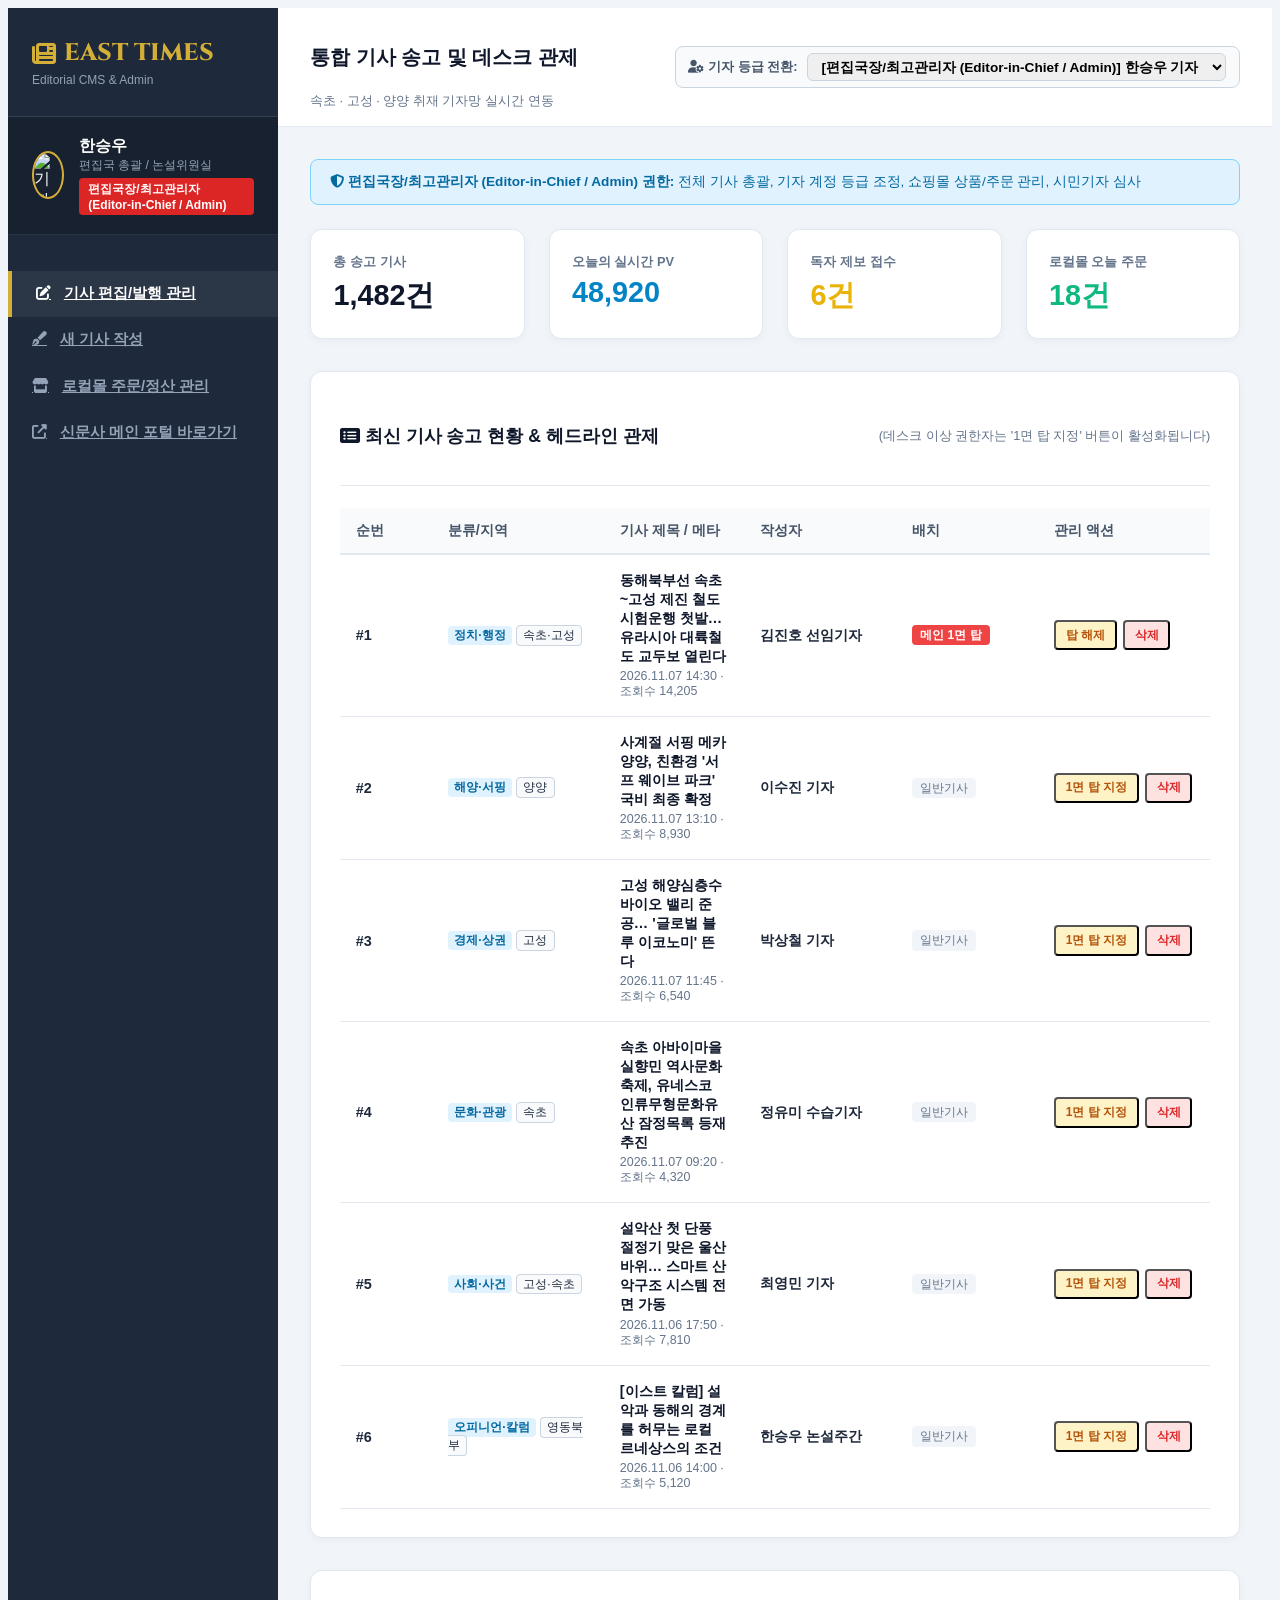
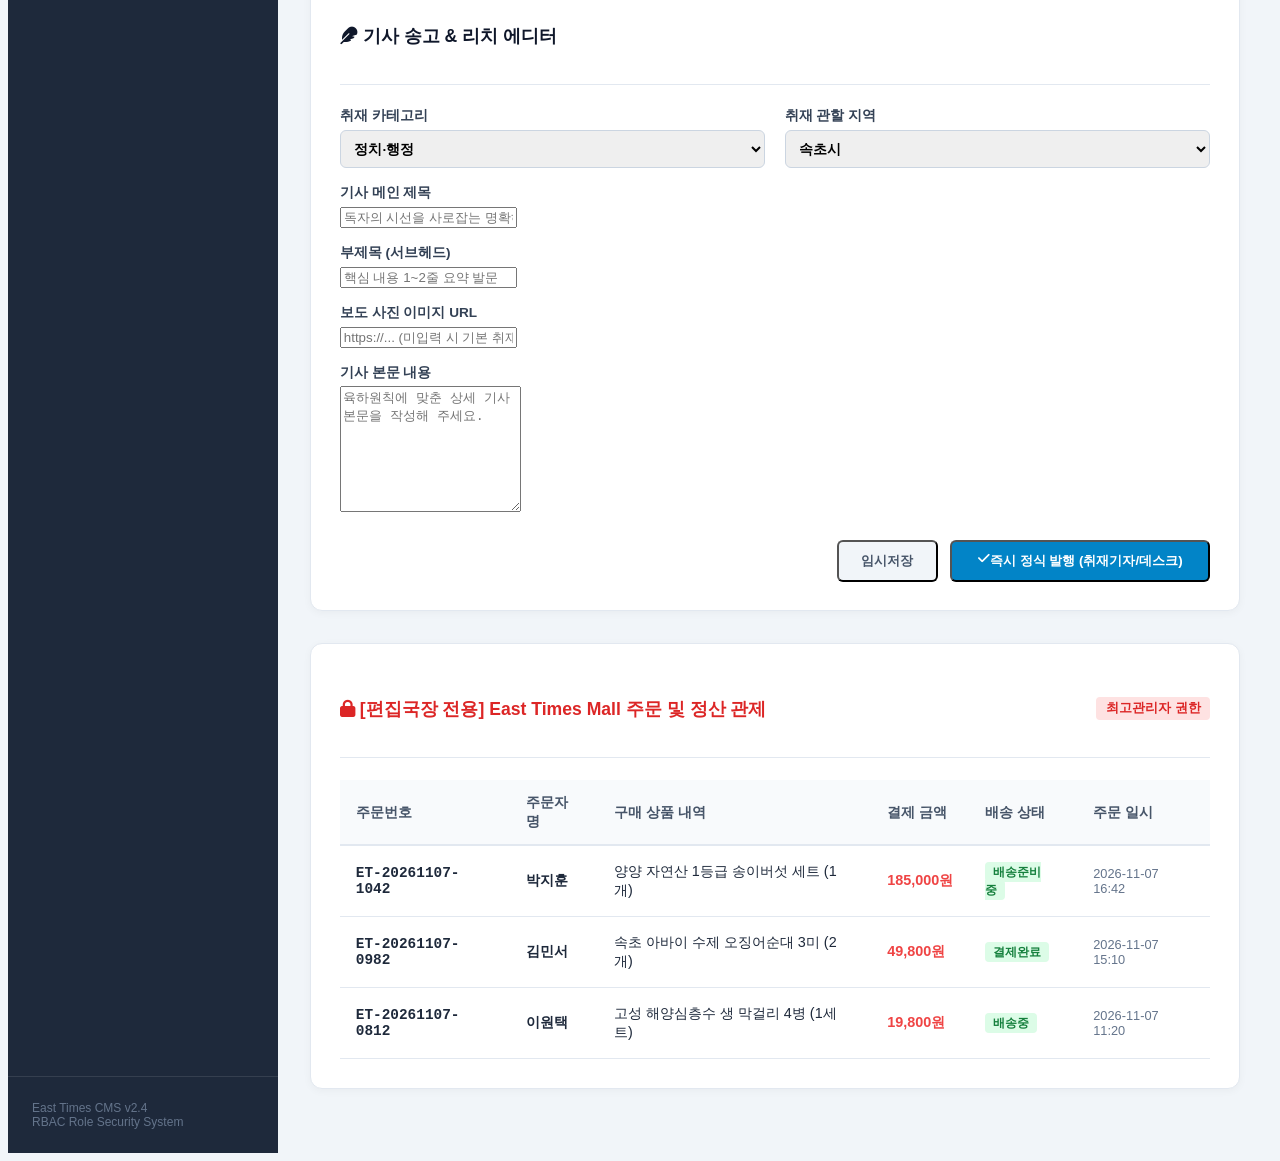
==== admin.html @ b683d192 "Initial commit: East Times digital newspaper portal, shop, and CMS platform" ====
<!DOCTYPE html>
<html lang="ko">
<head>
  <meta charset="UTF-8" />
  <meta name="viewport" content="width=device-width, initial-scale=1.0" />
  <title>East Times CMS | 기자 등급별 통합 기사 및 쇼핑몰 관리 센터</title>

  <!-- 폰트 및 아이콘 CDN -->
  <link rel="stylesheet" href="https://cdnjs.cloudflare.com/ajax/libs/font-awesome/6.4.0/css/all.min.css" />
  
  <!-- 관리자 스타일시트 -->
  <link rel="stylesheet" href="css/admin.css" />
</head>
<body class="admin-body">

  <!-- 사이드바 -->
  <aside class="admin-sidebar">
    <div class="admin-sidebar-header">
      <div class="admin-logo">
        <i class="fas fa-newspaper"></i> EAST TIMES
      </div>
      <div style="font-size:0.75rem; color:#94a3b8; margin-top:4px;">Editorial CMS & Admin</div>
    </div>

    <!-- 현재 접속 기자 프로필 카드 -->
    <div class="admin-user-card">
      <img src="https://images.unsplash.com/photo-1472099645785-5658abf4ff4e?auto=format&fit=crop&w=200&q=80" id="adminUserAvatar" class="admin-avatar" alt="기자 프로필" />
      <div>
        <div style="font-weight:700; color:#fff;" id="adminUserName">한승우</div>
        <div style="font-size:0.75rem; color:#94a3b8;" id="adminUserDept">논설위원실</div>
        <div style="margin-top:4px;">
          <span class="badge-role-tag" id="adminUserBadge">편집국장</span>
        </div>
      </div>
    </div>

    <!-- 네비게이션 메뉴 -->
    <ul class="admin-nav-menu">
      <li class="admin-nav-item active"><a href="#articles"><i class="fas fa-edit"></i> 기사 편집/발행 관리</a></li>
      <li class="admin-nav-item"><a href="#write"><i class="fas fa-pen-fancy"></i> 새 기사 작성</a></li>
      <li class="admin-nav-item"><a href="#orders"><i class="fas fa-store"></i> 로컬몰 주문/정산 관리</a></li>
      <li class="admin-nav-item"><a href="index.html" target="_blank"><i class="fas fa-external-link-alt"></i> 신문사 메인 포털 바로가기</a></li>
    </ul>

    <div style="padding:1.5rem; border-top:1px solid rgba(255,255,255,0.1); font-size:0.75rem; color:#64748b;">
      East Times CMS v2.4<br />
      RBAC Role Security System
    </div>
  </aside>

  <!-- 메인 대시보드 뷰 -->
  <main class="admin-main-wrap">
    <!-- 상단 툴바 (역할 스위칭 시뮬레이터 포함) -->
    <header class="admin-top-header">
      <div>
        <h3 style="font-size:1.25rem; font-weight:800; color:var(--admin-navy);">통합 기사 송고 및 데스크 관제</h3>
        <span style="font-size:0.8rem; color:#64748b;">속초 · 고성 · 양양 취재 기자망 실시간 연동</span>
      </div>

      <!-- 기자 등급 전환 시뮬레이터 -->
      <div class="role-switcher-box">
        <label style="font-size:0.8rem; font-weight:700; color:#475569;"><i class="fas fa-user-cog"></i> 기자 등급 전환:</label>
        <select id="adminRoleSelect" class="role-select">
          <!-- JS 렌더링 -->
        </select>
      </div>
    </header>

    <div class="admin-content-pad">
      <!-- 권한 안내 배너 -->
      <div id="rolePermDescription" style="background:#e0f2fe; border:1px solid #7dd3fc; border-radius:8px; padding:0.8rem 1.2rem; font-size:0.85rem; color:#0369a1; margin-bottom:1.5rem;">
        <!-- JS 렌더링 -->
      </div>

      <!-- 상단 요약 통계 -->
      <div class="admin-grid-stat">
        <div class="card-stat">
          <span style="font-size:0.8rem; color:#64748b; font-weight:700;">총 송고 기사</span>
          <div class="stat-num">1,482건</div>
        </div>
        <div class="card-stat">
          <span style="font-size:0.8rem; color:#64748b; font-weight:700;">오늘의 실시간 PV</span>
          <div class="stat-num" style="color:#0284c7;">48,920</div>
        </div>
        <div class="card-stat">
          <span style="font-size:0.8rem; color:#64748b; font-weight:700;">독자 제보 접수</span>
          <div class="stat-num" style="color:#eab308;">6건</div>
        </div>
        <div class="card-stat">
          <span style="font-size:0.8rem; color:#64748b; font-weight:700;">로컬몰 오늘 주문</span>
          <div class="stat-num" style="color:#10b981;">18건</div>
        </div>
      </div>

      <!-- 1) 기사 목록 관리 테이블 -->
      <section class="admin-card-box" id="articles">
        <div class="card-box-header">
          <h4 style="font-size:1.1rem; font-weight:800; color:#0f172a;"><i class="fas fa-list-alt"></i> 최신 기사 송고 현황 & 헤드라인 관제</h4>
          <span style="font-size:0.8rem; color:#64748b;">(데스크 이상 권한자는 '1면 탑 지정' 버튼이 활성화됩니다)</span>
        </div>
        <table class="admin-table">
          <thead>
            <tr>
              <th style="width:60px;">순번</th>
              <th style="width:140px;">분류/지역</th>
              <th>기사 제목 / 메타</th>
              <th style="width:120px;">작성자</th>
              <th style="width:110px;">배치</th>
              <th style="width:140px;">관리 액션</th>
            </tr>
          </thead>
          <tbody id="adminArticleTbody">
            <!-- JS 렌더링 -->
          </tbody>
        </table>
      </section>

      <!-- 2) 새 기사 작성 리치 폼 -->
      <section class="admin-card-box" id="write">
        <div class="card-box-header">
          <h4 style="font-size:1.1rem; font-weight:800; color:#0f172a;"><i class="fas fa-feather"></i> 기사 송고 & 리치 에디터</h4>
        </div>
        <form id="newArticleForm">
          <div style="display:grid; grid-template-columns:1fr 1fr; gap:1.2rem; margin-bottom:1rem;">
            <div>
              <label style="font-size:0.85rem; font-weight:700; color:#334155; display:block; margin-bottom:0.3rem;">취재 카테고리</label>
              <select id="artWriteCategory" class="role-select" style="width:100%; padding:0.6rem;" required>
                <option value="politics">정치·행정</option>
                <option value="economy">경제·상권</option>
                <option value="society">사회·사건</option>
                <option value="culture">문화·관광</option>
                <option value="ocean">해양·서핑</option>
                <option value="opinion">오피니언·칼럼</option>
              </select>
            </div>
            <div>
              <label style="font-size:0.85rem; font-weight:700; color:#334155; display:block; margin-bottom:0.3rem;">취재 관할 지역</label>
              <select id="artWriteRegion" class="role-select" style="width:100%; padding:0.6rem;" required>
                <option value="속초">속초시</option>
                <option value="고성">고성군</option>
                <option value="양양">양양군</option>
                <option value="영동북부">영동 북부 종합</option>
              </select>
            </div>
          </div>

          <div style="margin-bottom:1rem;">
            <label style="font-size:0.85rem; font-weight:700; color:#334155; display:block; margin-bottom:0.3rem;">기사 메인 제목</label>
            <input type="text" id="artWriteTitle" class="form-control" placeholder="독자의 시선을 사로잡는 명확하고 사실에 근거한 제목을 입력하세요." required />
          </div>

          <div style="margin-bottom:1rem;">
            <label style="font-size:0.85rem; font-weight:700; color:#334155; display:block; margin-bottom:0.3rem;">부제목 (서브헤드)</label>
            <input type="text" id="artWriteSubtitle" class="form-control" placeholder="핵심 내용 1~2줄 요약 발문" required />
          </div>

          <div style="margin-bottom:1rem;">
            <label style="font-size:0.85rem; font-weight:700; color:#334155; display:block; margin-bottom:0.3rem;">보도 사진 이미지 URL</label>
            <input type="url" id="artWriteImage" class="form-control" placeholder="https://... (미입력 시 기본 취재 보도사진 자동 첨부)" />
          </div>

          <div style="margin-bottom:1.5rem;">
            <label style="font-size:0.85rem; font-weight:700; color:#334155; display:block; margin-bottom:0.3rem;">기사 본문 내용</label>
            <textarea id="artWriteContent" class="form-control" rows="8" placeholder="육하원칙에 맞춘 상세 기사 본문을 작성해 주세요." required></textarea>
          </div>

          <div style="display:flex; justify-content:flex-end; gap:0.8rem;">
            <button type="button" class="btn-sm" style="background:#f1f5f9; color:#475569; padding:0.6rem 1.4rem; border-radius:6px; font-weight:700;" onclick="alert('기사 초안이 임시저장되었습니다.')">
              임시저장
            </button>
            <button type="submit" id="btnRequestPublish" class="btn-sm" style="background:#d97706; color:#fff; padding:0.6rem 1.6rem; border-radius:6px; font-weight:700; display:none;">
              <i class="fas fa-paper-plane"></i> 데스크 승인 요청 (수습기자)
            </button>
            <button type="submit" id="btnDirectPublish" class="btn-sm" style="background:#0284c7; color:#fff; padding:0.6rem 1.6rem; border-radius:6px; font-weight:700;">
              <i class="fas fa-check"></i> 즉시 정식 발행 (취재기자/데스크)
            </button>
          </div>
        </form>
      </section>

      <!-- 3) 편집국장 전용: 로컬 특산물 쇼핑몰 주문 및 매출 관리 -->
      <section class="admin-card-box" id="chiefExclusiveSection">
        <div class="card-box-header">
          <h4 style="font-size:1.1rem; font-weight:800; color:#dc2626;"><i class="fas fa-lock"></i> [편집국장 전용] East Times Mall 주문 및 정산 관제</h4>
          <span style="font-size:0.8rem; background:#fee2e2; color:#dc2626; padding:0.2rem 0.6rem; border-radius:4px; font-weight:700;">최고관리자 권한</span>
        </div>
        <table class="admin-table">
          <thead>
            <tr>
              <th>주문번호</th>
              <th>주문자명</th>
              <th>구매 상품 내역</th>
              <th>결제 금액</th>
              <th>배송 상태</th>
              <th>주문 일시</th>
            </tr>
          </thead>
          <tbody id="adminOrdersTbody">
            <!-- JS 렌더링 -->
          </tbody>
        </table>
      </section>
    </div>
  </main>

  <!-- 데이터 및 관리자 JS 바인딩 -->
  <script src="data/newsData.js"></script>
  <script src="data/shopData.js"></script>
  <script src="data/users.js"></script>
  <script src="js/adminApp.js"></script>

</body>
</html>
---- css/admin.css ----
/* ====================================================================
   East Times 기자/데스크 CMS 관리자 전용 대시보드 스타일
   ==================================================================== */

@import url('https://fonts.googleapis.com/css2?family=Cinzel:wght@700&family=Pretendard:wght@300;400;500;600;700;800&display=swap');

:root {
  --admin-navy: #0f172a;
  --admin-sidebar: #1e293b;
  --admin-bg: #f1f5f9;
  --admin-card: #ffffff;
  --admin-border: #e2e8f0;
  --admin-primary: #0284c7;
  --admin-gold: #d4af37;
}

body.admin-body {
  background-color: var(--admin-bg);
  font-family: 'Pretendard', sans-serif;
  color: #1e293b;
  display: flex;
  min-height: 100vh;
}

/* 사이드바 */
.admin-sidebar {
  width: 270px;
  background: var(--admin-sidebar);
  color: #fff;
  display: flex;
  flex-direction: column;
  flex-shrink: 0;
}

.admin-sidebar-header {
  padding: 1.8rem 1.5rem;
  border-bottom: 1px solid rgba(255, 255, 255, 0.1);
}

.admin-logo {
  font-family: 'Cinzel', serif;
  font-size: 1.5rem;
  font-weight: 800;
  color: var(--admin-gold);
  display: flex;
  align-items: center;
  gap: 0.5rem;
}

.admin-user-card {
  padding: 1.2rem 1.5rem;
  background: rgba(0, 0, 0, 0.2);
  border-bottom: 1px solid rgba(255, 255, 255, 0.08);
  display: flex;
  align-items: center;
  gap: 0.9rem;
}

.admin-avatar {
  width: 44px;
  height: 44px;
  border-radius: 50%;
  object-fit: cover;
  border: 2px solid var(--admin-gold);
}

.admin-nav-menu {
  list-style: none;
  padding: 1.2rem 0;
  flex: 1;
}

.admin-nav-item a {
  display: flex;
  align-items: center;
  gap: 0.8rem;
  padding: 0.85rem 1.5rem;
  color: #94a3b8;
  font-size: 0.92rem;
  font-weight: 600;
  transition: 0.2s;
}

.admin-nav-item.active a, .admin-nav-item a:hover {
  color: #fff;
  background: rgba(255, 255, 255, 0.06);
  border-left: 4px solid var(--admin-gold);
}

/* 메인 대시보드 영역 */
.admin-main-wrap {
  flex: 1;
  display: flex;
  flex-direction: column;
  overflow-y: auto;
}

.admin-top-header {
  background: #ffffff;
  padding: 1rem 2rem;
  border-bottom: 1px solid var(--admin-border);
  display: flex;
  justify-content: space-between;
  align-items: center;
}

.role-switcher-box {
  display: flex;
  align-items: center;
  gap: 0.6rem;
  background: #f8fafc;
  padding: 0.35rem 0.8rem;
  border-radius: 8px;
  border: 1px solid #cbd5e1;
}

.role-select {
  padding: 0.3rem 0.6rem;
  border-radius: 6px;
  border: 1px solid #cbd5e1;
  font-weight: 700;
  font-size: 0.85rem;
}

.admin-content-pad {
  padding: 2rem;
}

.admin-grid-stat {
  display: grid;
  grid-template-columns: repeat(4, 1fr);
  gap: 1.5rem;
  margin-bottom: 2rem;
}

.card-stat {
  background: #fff;
  border-radius: 12px;
  padding: 1.4rem;
  border: 1px solid var(--admin-border);
  box-shadow: 0 2px 8px rgba(0,0,0,0.04);
}

.stat-num {
  font-size: 1.8rem;
  font-weight: 900;
  color: var(--admin-navy);
  margin-top: 0.3rem;
}

.admin-card-box {
  background: #fff;
  border-radius: 12px;
  border: 1px solid var(--admin-border);
  box-shadow: 0 2px 8px rgba(0,0,0,0.04);
  padding: 1.8rem;
  margin-bottom: 2rem;
}

.card-box-header {
  display: flex;
  justify-content: space-between;
  align-items: center;
  margin-bottom: 1.4rem;
  padding-bottom: 0.8rem;
  border-bottom: 1px solid var(--admin-border);
}

/* 데이터 테이블 */
.admin-table {
  width: 100%;
  border-collapse: collapse;
  font-size: 0.9rem;
}

.admin-table th {
  background: #f8fafc;
  padding: 0.8rem 1rem;
  text-align: left;
  color: #475569;
  font-weight: 700;
  border-bottom: 2px solid var(--admin-border);
}

.admin-table td {
  padding: 1rem;
  border-bottom: 1px solid var(--admin-border);
  vertical-align: middle;
}

.badge-role-tag {
  display: inline-block;
  padding: 0.2rem 0.6rem;
  border-radius: 4px;
  font-size: 0.75rem;
  font-weight: 700;
  color: #fff;
}
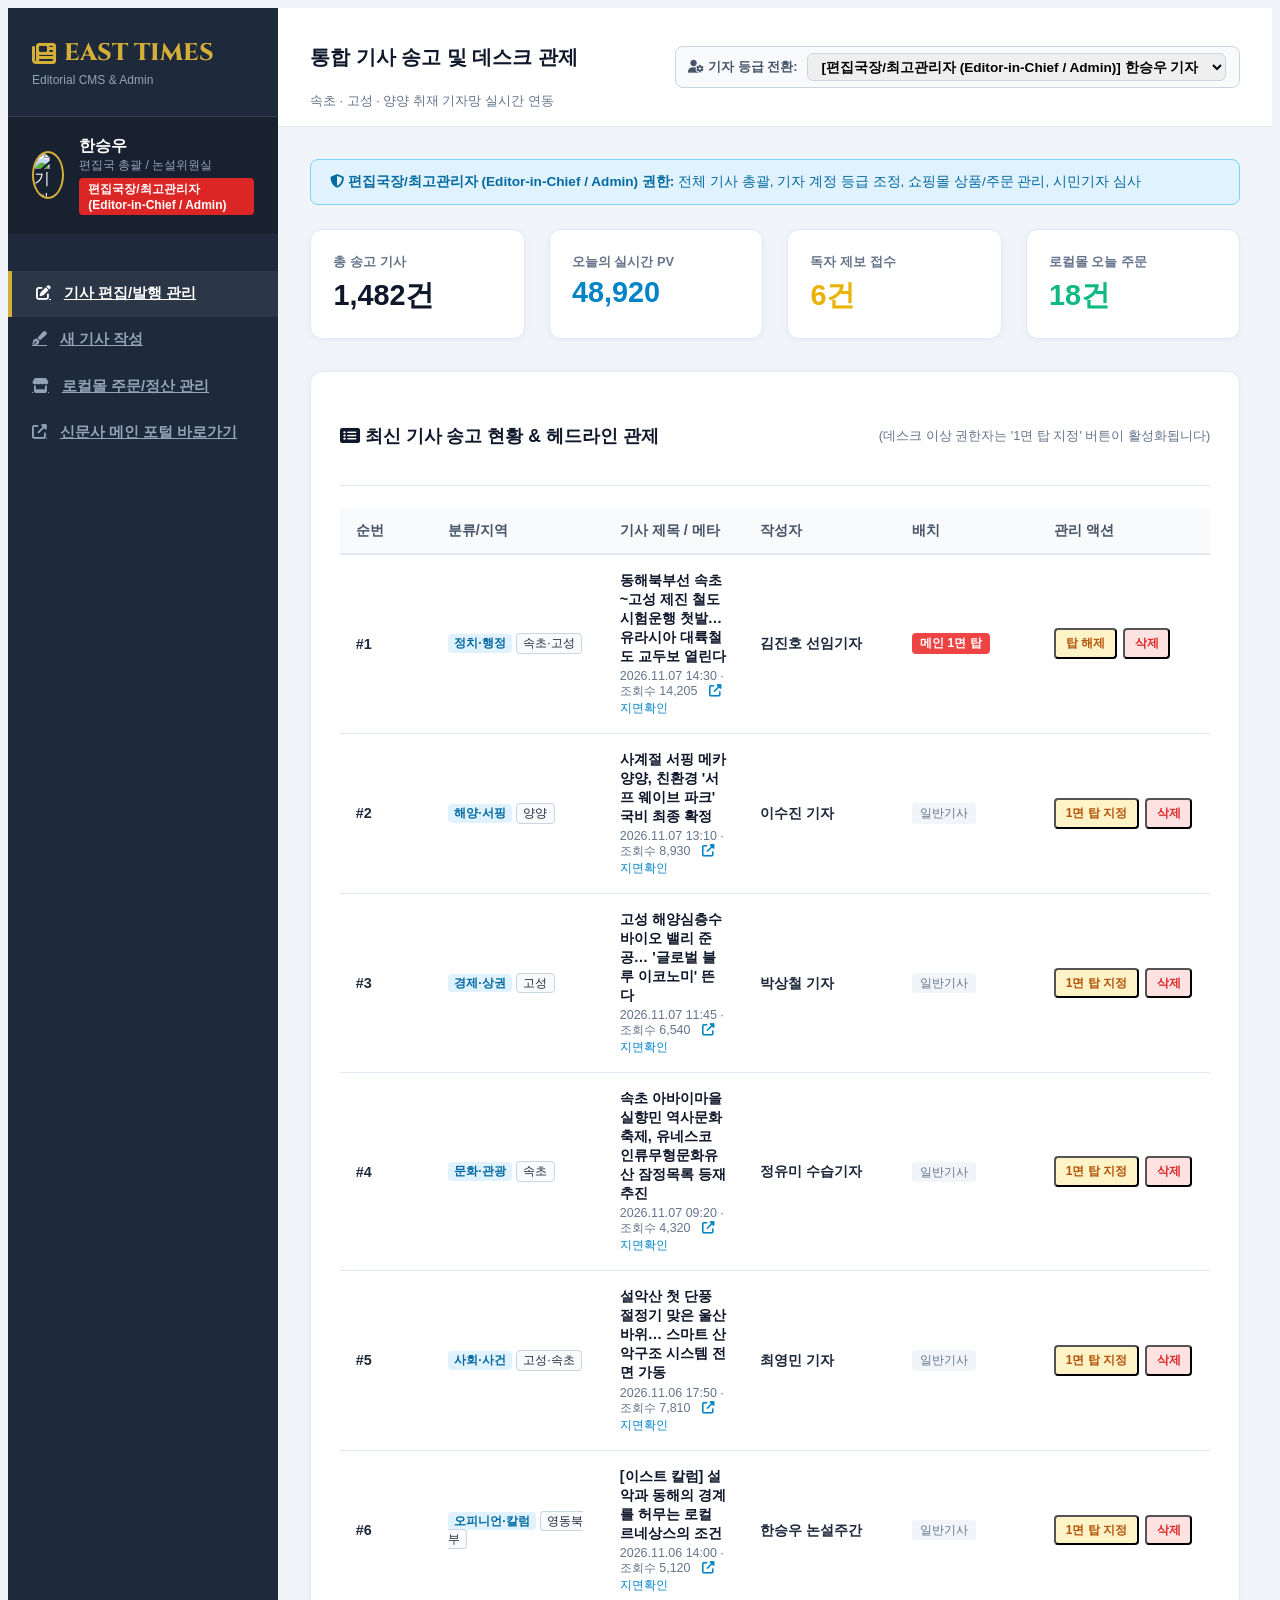
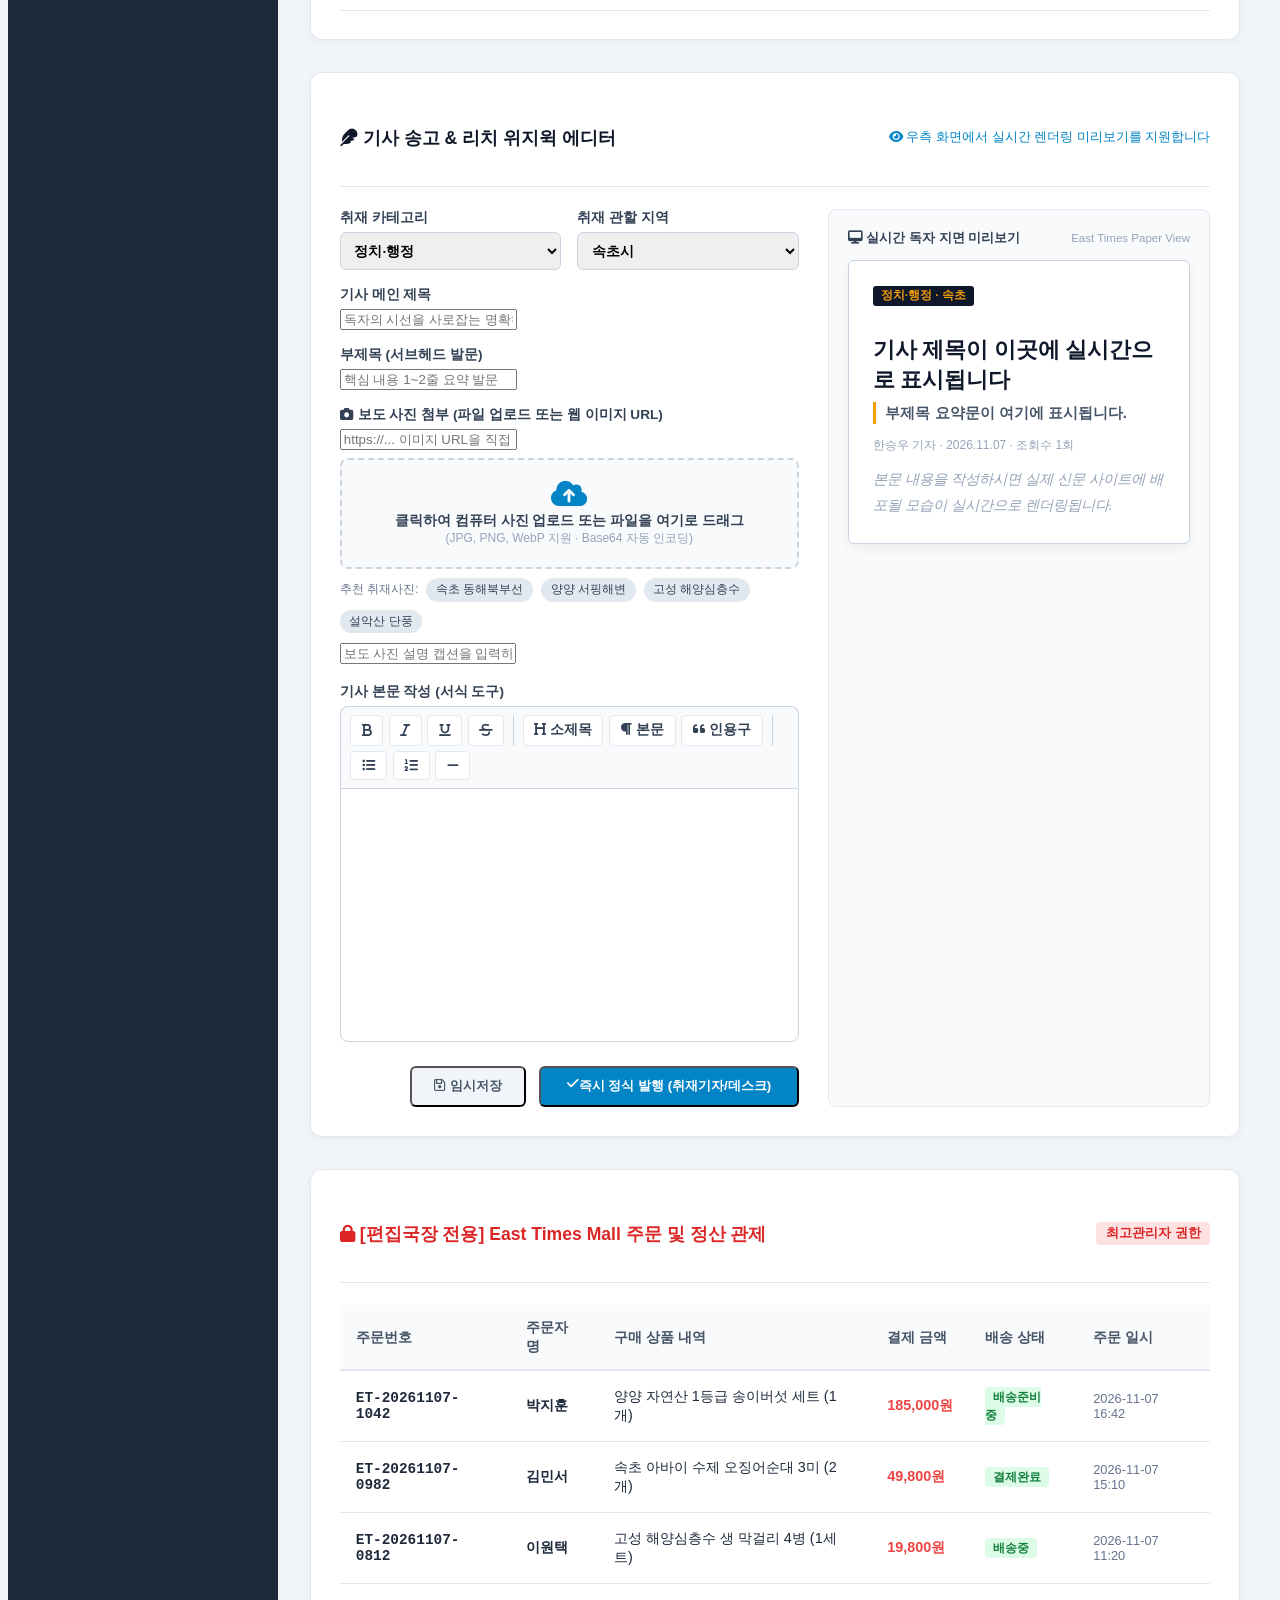
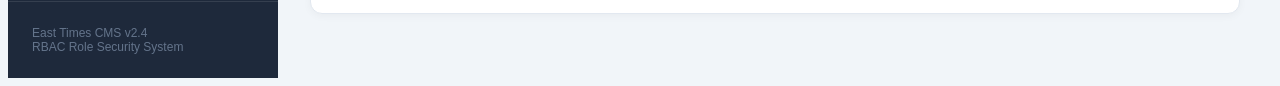
==== commit 790ae854: "Add article detail page with comments & reactions, live weather/tide API, rich editor with live prev" ====
--- a/admin.html
+++ b/admin.html
@@ -4,6 +4,11 @@
   <meta charset="UTF-8" />
   <meta name="viewport" content="width=device-width, initial-scale=1.0" />
   <title>East Times CMS | 기자 등급별 통합 기사 및 쇼핑몰 관리 센터</title>
+
+  <!-- PWA 메타 태그 & 매니페스트 -->
+  <link rel="manifest" href="manifest.json" />
+  <meta name="theme-color" content="#0f172a" />
+  <link rel="icon" type="image/svg+xml" href="assets/icons/icon.svg" />
 
   <!-- 폰트 및 아이콘 CDN -->
   <link rel="stylesheet" href="https://cdnjs.cloudflare.com/ajax/libs/font-awesome/6.4.0/css/all.min.css" />
@@ -115,67 +120,137 @@
         </table>
       </section>
 
-      <!-- 2) 새 기사 작성 리치 폼 -->
+      <!-- 2) 새 기사 작성 리치 에디터 & 듀얼 라이브 프리뷰 -->
       <section class="admin-card-box" id="write">
         <div class="card-box-header">
-          <h4 style="font-size:1.1rem; font-weight:800; color:#0f172a;"><i class="fas fa-feather"></i> 기사 송고 & 리치 에디터</h4>
-        </div>
-        <form id="newArticleForm">
-          <div style="display:grid; grid-template-columns:1fr 1fr; gap:1.2rem; margin-bottom:1rem;">
-            <div>
-              <label style="font-size:0.85rem; font-weight:700; color:#334155; display:block; margin-bottom:0.3rem;">취재 카테고리</label>
-              <select id="artWriteCategory" class="role-select" style="width:100%; padding:0.6rem;" required>
-                <option value="politics">정치·행정</option>
-                <option value="economy">경제·상권</option>
-                <option value="society">사회·사건</option>
-                <option value="culture">문화·관광</option>
-                <option value="ocean">해양·서핑</option>
-                <option value="opinion">오피니언·칼럼</option>
-              </select>
-            </div>
-            <div>
-              <label style="font-size:0.85rem; font-weight:700; color:#334155; display:block; margin-bottom:0.3rem;">취재 관할 지역</label>
-              <select id="artWriteRegion" class="role-select" style="width:100%; padding:0.6rem;" required>
-                <option value="속초">속초시</option>
-                <option value="고성">고성군</option>
-                <option value="양양">양양군</option>
-                <option value="영동북부">영동 북부 종합</option>
-              </select>
+          <h4 style="font-size:1.1rem; font-weight:800; color:#0f172a;"><i class="fas fa-feather"></i> 기사 송고 & 리치 위지윅 에디터</h4>
+          <span style="font-size:0.8rem; color:#0284c7;"><i class="fas fa-eye"></i> 우측 화면에서 실시간 렌더링 미리보기를 지원합니다</span>
+        </div>
+
+        <div class="editor-dual-wrap">
+          <!-- 좌측: 입력 폼 -->
+          <form id="newArticleForm">
+            <div style="display:grid; grid-template-columns:1fr 1fr; gap:1rem; margin-bottom:1rem;">
+              <div>
+                <label style="font-size:0.85rem; font-weight:700; color:#334155; display:block; margin-bottom:0.3rem;">취재 카테고리</label>
+                <select id="artWriteCategory" class="role-select" style="width:100%; padding:0.6rem;" required>
+                  <option value="politics">정치·행정</option>
+                  <option value="economy">경제·상권</option>
+                  <option value="society">사회·사건</option>
+                  <option value="culture">문화·관광</option>
+                  <option value="ocean">해양·서핑</option>
+                  <option value="opinion">오피니언·칼럼</option>
+                </select>
+              </div>
+              <div>
+                <label style="font-size:0.85rem; font-weight:700; color:#334155; display:block; margin-bottom:0.3rem;">취재 관할 지역</label>
+                <select id="artWriteRegion" class="role-select" style="width:100%; padding:0.6rem;" required>
+                  <option value="속초">속초시</option>
+                  <option value="고성">고성군</option>
+                  <option value="양양">양양군</option>
+                  <option value="영동북부">영동 북부 종합</option>
+                </select>
+              </div>
+            </div>
+
+            <div style="margin-bottom:1rem;">
+              <label style="font-size:0.85rem; font-weight:700; color:#334155; display:block; margin-bottom:0.3rem;">기사 메인 제목</label>
+              <input type="text" id="artWriteTitle" class="form-control" placeholder="독자의 시선을 사로잡는 명확하고 사실에 근거한 제목을 입력하세요." required />
+            </div>
+
+            <div style="margin-bottom:1rem;">
+              <label style="font-size:0.85rem; font-weight:700; color:#334155; display:block; margin-bottom:0.3rem;">부제목 (서브헤드 발문)</label>
+              <input type="text" id="artWriteSubtitle" class="form-control" placeholder="핵심 내용 1~2줄 요약 발문" required />
+            </div>
+
+            <!-- 이미지 첨부 (URL 입력 + 로컬 파일 업로드 + 프리셋) -->
+            <div style="margin-bottom:1.2rem;">
+              <label style="font-size:0.85rem; font-weight:700; color:#334155; display:block; margin-bottom:0.3rem;">
+                <i class="fas fa-camera"></i> 보도 사진 첨부 (파일 업로드 또는 웹 이미지 URL)
+              </label>
+              <input type="url" id="artWriteImage" class="form-control" placeholder="https://... 이미지 URL을 직접 입력하거나 아래에서 파일을 선택하세요." />
+              
+              <!-- 파일 업로드 드롭존 -->
+              <div class="image-upload-zone" id="imageDropZone" onclick="document.getElementById('imageFileInput').click()">
+                <i class="fas fa-cloud-upload-alt" style="font-size:1.8rem; color:#0284c7; margin-bottom:0.3rem;"></i>
+                <div style="font-size:0.85rem; font-weight:700; color:#334155;">클릭하여 컴퓨터 사진 업로드 또는 파일을 여기로 드래그</div>
+                <div style="font-size:0.75rem; color:#94a3b8;">(JPG, PNG, WebP 지원 · Base64 자동 인코딩)</div>
+                <input type="file" id="imageFileInput" accept="image/*" style="display:none;" />
+              </div>
+
+              <!-- 보도사진 프리셋 추천 -->
+              <div class="image-preset-btns">
+                <span style="font-size:0.75rem; color:#64748b; align-self:center;">추천 취재사진:</span>
+                <button type="button" class="preset-chip" onclick="setPresetImage('sokcho')">속초 동해북부선</button>
+                <button type="button" class="preset-chip" onclick="setPresetImage('yangyang')">양양 서핑해변</button>
+                <button type="button" class="preset-chip" onclick="setPresetImage('goseong')">고성 해양심층수</button>
+                <button type="button" class="preset-chip" onclick="setPresetImage('seoraksan')">설악산 단풍</button>
+              </div>
+
+              <div style="margin-top:0.6rem;">
+                <input type="text" id="artWriteCaption" class="form-control" placeholder="보도 사진 설명 캡션을 입력하세요 (예: 속초항 일출 전경)" style="font-size:0.82rem;" />
+              </div>
+            </div>
+
+            <!-- 리치 위지윅 에디터 툴바 & 본문 -->
+            <div style="margin-bottom:1.5rem;">
+              <label style="font-size:0.85rem; font-weight:700; color:#334155; display:block; margin-bottom:0.3rem;">기사 본문 작성 (서식 도구)</label>
+              
+              <!-- 서식 툴바 -->
+              <div class="rich-toolbar">
+                <button type="button" class="rich-btn" onclick="execEditorCmd('bold')" title="굵게"><i class="fas fa-bold"></i></button>
+                <button type="button" class="rich-btn" onclick="execEditorCmd('italic')" title="기울임"><i class="fas fa-italic"></i></button>
+                <button type="button" class="rich-btn" onclick="execEditorCmd('underline')" title="밑줄"><i class="fas fa-underline"></i></button>
+                <button type="button" class="rich-btn" onclick="execEditorCmd('strikeThrough')" title="취소선"><i class="fas fa-strikethrough"></i></button>
+                <span style="border-right:1px solid #cbd5e1; margin:0 0.2rem;"></span>
+                <button type="button" class="rich-btn" onclick="execEditorFormat('h3')" title="소제목 H3"><i class="fas fa-heading"></i> 소제목</button>
+                <button type="button" class="rich-btn" onclick="execEditorFormat('p')" title="일반 본문"><i class="fas fa-paragraph"></i> 본문</button>
+                <button type="button" class="rich-btn" onclick="execEditorFormat('blockquote')" title="인용구"><i class="fas fa-quote-left"></i> 인용구</button>
+                <span style="border-right:1px solid #cbd5e1; margin:0 0.2rem;"></span>
+                <button type="button" class="rich-btn" onclick="execEditorCmd('insertUnorderedList')" title="글머리 기호"><i class="fas fa-list-ul"></i></button>
+                <button type="button" class="rich-btn" onclick="execEditorCmd('insertOrderedList')" title="번호 목록"><i class="fas fa-list-ol"></i></button>
+                <button type="button" class="rich-btn" onclick="execEditorCmd('insertHorizontalRule')" title="구분선"><i class="fas fa-minus"></i></button>
+              </div>
+
+              <!-- 편집 가능한 본문 영역 -->
+              <div id="artRichEditor" class="rich-editor-box" contenteditable="true" placeholder="육하원칙에 맞춘 상세 기사 본문을 작성해 주세요."></div>
+              <!-- 폼 전송용 히든 필드 -->
+              <input type="hidden" id="artWriteContent" name="content" required />
+            </div>
+
+            <div style="display:flex; justify-content:flex-end; gap:0.8rem;">
+              <button type="button" class="btn-sm" style="background:#f1f5f9; color:#475569; padding:0.6rem 1.4rem; border-radius:6px; font-weight:700;" onclick="saveDraftArticle()">
+                <i class="far fa-save"></i> 임시저장
+              </button>
+              <button type="submit" id="btnRequestPublish" class="btn-sm" style="background:#d97706; color:#fff; padding:0.6rem 1.6rem; border-radius:6px; font-weight:700; display:none;">
+                <i class="fas fa-paper-plane"></i> 데스크 승인 요청 (수습기자)
+              </button>
+              <button type="submit" id="btnDirectPublish" class="btn-sm" style="background:#0284c7; color:#fff; padding:0.6rem 1.6rem; border-radius:6px; font-weight:700;">
+                <i class="fas fa-check"></i> 즉시 정식 발행 (취재기자/데스크)
+              </button>
+            </div>
+          </form>
+
+          <!-- 우측: 실시간 신문 지면 라이브 미리보기 패널 -->
+          <div class="preview-panel-wrap">
+            <div style="display:flex; justify-content:space-between; align-items:center; margin-bottom:0.8rem;">
+              <span style="font-size:0.82rem; font-weight:800; color:#334155;"><i class="fas fa-desktop"></i> 실시간 독자 지면 미리보기</span>
+              <span style="font-size:0.72rem; color:#94a3b8;">East Times Paper View</span>
+            </div>
+            <div class="preview-paper">
+              <span class="preview-badge" id="previewBadge">정치·행정 · 속초시</span>
+              <h3 class="preview-title" id="previewTitle">기사 제목이 이곳에 실시간으로 표시됩니다</h3>
+              <div class="preview-subtitle" id="previewSubtitle">부제목 요약문이 여기에 표시됩니다.</div>
+              <div style="font-size:0.75rem; color:#94a3b8; margin-bottom:0.8rem;" id="previewByline">
+                기자명 · 2026.11.07 · 조회수 0
+              </div>
+              <img src="" id="previewImg" class="preview-img" style="display:none;" />
+              <div class="preview-body" id="previewBody">
+                본문 내용을 작성하시면 실제 신문 사이트에 배포될 모습이 실시간으로 렌더링됩니다.
+              </div>
             </div>
           </div>
-
-          <div style="margin-bottom:1rem;">
-            <label style="font-size:0.85rem; font-weight:700; color:#334155; display:block; margin-bottom:0.3rem;">기사 메인 제목</label>
-            <input type="text" id="artWriteTitle" class="form-control" placeholder="독자의 시선을 사로잡는 명확하고 사실에 근거한 제목을 입력하세요." required />
-          </div>
-
-          <div style="margin-bottom:1rem;">
-            <label style="font-size:0.85rem; font-weight:700; color:#334155; display:block; margin-bottom:0.3rem;">부제목 (서브헤드)</label>
-            <input type="text" id="artWriteSubtitle" class="form-control" placeholder="핵심 내용 1~2줄 요약 발문" required />
-          </div>
-
-          <div style="margin-bottom:1rem;">
-            <label style="font-size:0.85rem; font-weight:700; color:#334155; display:block; margin-bottom:0.3rem;">보도 사진 이미지 URL</label>
-            <input type="url" id="artWriteImage" class="form-control" placeholder="https://... (미입력 시 기본 취재 보도사진 자동 첨부)" />
-          </div>
-
-          <div style="margin-bottom:1.5rem;">
-            <label style="font-size:0.85rem; font-weight:700; color:#334155; display:block; margin-bottom:0.3rem;">기사 본문 내용</label>
-            <textarea id="artWriteContent" class="form-control" rows="8" placeholder="육하원칙에 맞춘 상세 기사 본문을 작성해 주세요." required></textarea>
-          </div>
-
-          <div style="display:flex; justify-content:flex-end; gap:0.8rem;">
-            <button type="button" class="btn-sm" style="background:#f1f5f9; color:#475569; padding:0.6rem 1.4rem; border-radius:6px; font-weight:700;" onclick="alert('기사 초안이 임시저장되었습니다.')">
-              임시저장
-            </button>
-            <button type="submit" id="btnRequestPublish" class="btn-sm" style="background:#d97706; color:#fff; padding:0.6rem 1.6rem; border-radius:6px; font-weight:700; display:none;">
-              <i class="fas fa-paper-plane"></i> 데스크 승인 요청 (수습기자)
-            </button>
-            <button type="submit" id="btnDirectPublish" class="btn-sm" style="background:#0284c7; color:#fff; padding:0.6rem 1.6rem; border-radius:6px; font-weight:700;">
-              <i class="fas fa-check"></i> 즉시 정식 발행 (취재기자/데스크)
-            </button>
-          </div>
-        </form>
+        </div>
       </section>
 
       <!-- 3) 편집국장 전용: 로컬 특산물 쇼핑몰 주문 및 매출 관리 -->
--- a/css/admin.css
+++ b/css/admin.css
@@ -196,3 +196,167 @@
   font-weight: 700;
   color: #fff;
 }
+
+
+/* 리치 텍스트 에디터 & 듀얼 프리뷰 레이아웃 */
+.editor-dual-wrap {
+  display: grid;
+  grid-template-columns: 1.2fr 1fr;
+  gap: 1.8rem;
+}
+
+@media (max-width: 1200px) {
+  .editor-dual-wrap {
+    grid-template-columns: 1fr;
+  }
+}
+
+.rich-toolbar {
+  display: flex;
+  flex-wrap: wrap;
+  gap: 0.35rem;
+  background: #f8fafc;
+  border: 1px solid #cbd5e1;
+  border-bottom: none;
+  border-radius: 8px 8px 0 0;
+  padding: 0.5rem 0.6rem;
+}
+
+.rich-btn {
+  background: #ffffff;
+  border: 1px solid #e2e8f0;
+  border-radius: 4px;
+  padding: 0.35rem 0.65rem;
+  font-size: 0.85rem;
+  color: #334155;
+  cursor: pointer;
+  transition: all 0.15s ease;
+  font-weight: 600;
+}
+
+.rich-btn:hover {
+  background: #0284c7;
+  color: #fff;
+  border-color: #0284c7;
+}
+
+.rich-editor-box {
+  min-height: 220px;
+  border: 1px solid #cbd5e1;
+  border-radius: 0 0 8px 8px;
+  padding: 1rem;
+  background: #fff;
+  font-size: 0.95rem;
+  line-height: 1.8;
+  outline: none;
+  overflow-y: auto;
+  max-height: 400px;
+}
+
+.rich-editor-box:focus {
+  border-color: #0284c7;
+  box-shadow: 0 0 0 3px rgba(2, 132, 199, 0.1);
+}
+
+/* 이미지 드래그 앤 드롭 업로드 존 */
+.image-upload-zone {
+  border: 2px dashed #cbd5e1;
+  border-radius: 8px;
+  padding: 1.2rem;
+  text-align: center;
+  background: #f8fafc;
+  cursor: pointer;
+  transition: 0.2s;
+  margin-top: 0.5rem;
+}
+
+.image-upload-zone:hover, .image-upload-zone.dragover {
+  border-color: #0284c7;
+  background: #f0f9ff;
+}
+
+.image-preset-btns {
+  display: flex;
+  gap: 0.5rem;
+  margin-top: 0.6rem;
+  flex-wrap: wrap;
+}
+
+.preset-chip {
+  font-size: 0.75rem;
+  background: #e2e8f0;
+  color: #334155;
+  padding: 0.2rem 0.6rem;
+  border-radius: 9999px;
+  cursor: pointer;
+  border: none;
+}
+
+.preset-chip:hover {
+  background: #0284c7;
+  color: #fff;
+}
+
+/* 실시간 프리뷰 종이 신문 카드 */
+.preview-panel-wrap {
+  background: #f8fafc;
+  border: 1px solid #e2e8f0;
+  border-radius: 8px;
+  padding: 1.2rem;
+  position: sticky;
+  top: 1rem;
+}
+
+.preview-paper {
+  background: #ffffff;
+  border: 1px solid #cbd5e1;
+  box-shadow: 0 4px 12px rgba(0,0,0,0.06);
+  padding: 1.5rem;
+  border-radius: 6px;
+  max-height: 600px;
+  overflow-y: auto;
+}
+
+.preview-badge {
+  display: inline-block;
+  background: #0f172a;
+  color: #f59e0b;
+  font-size: 0.72rem;
+  font-weight: 800;
+  padding: 0.15rem 0.5rem;
+  border-radius: 3px;
+  margin-bottom: 0.5rem;
+}
+
+.preview-title {
+  font-family: 'Noto Serif KR', serif;
+  font-size: 1.35rem;
+  font-weight: 900;
+  color: #0f172a;
+  line-height: 1.4;
+  margin-bottom: 0.4rem;
+}
+
+.preview-subtitle {
+  font-size: 0.92rem;
+  color: #475569;
+  font-weight: 600;
+  line-height: 1.5;
+  margin-bottom: 0.8rem;
+  border-left: 3px solid #f59e0b;
+  padding-left: 0.6rem;
+}
+
+.preview-img {
+  width: 100%;
+  max-height: 220px;
+  object-fit: cover;
+  border-radius: 6px;
+  margin-bottom: 0.8rem;
+}
+
+.preview-body {
+  font-size: 0.9rem;
+  line-height: 1.8;
+  color: #1e293b;
+}
